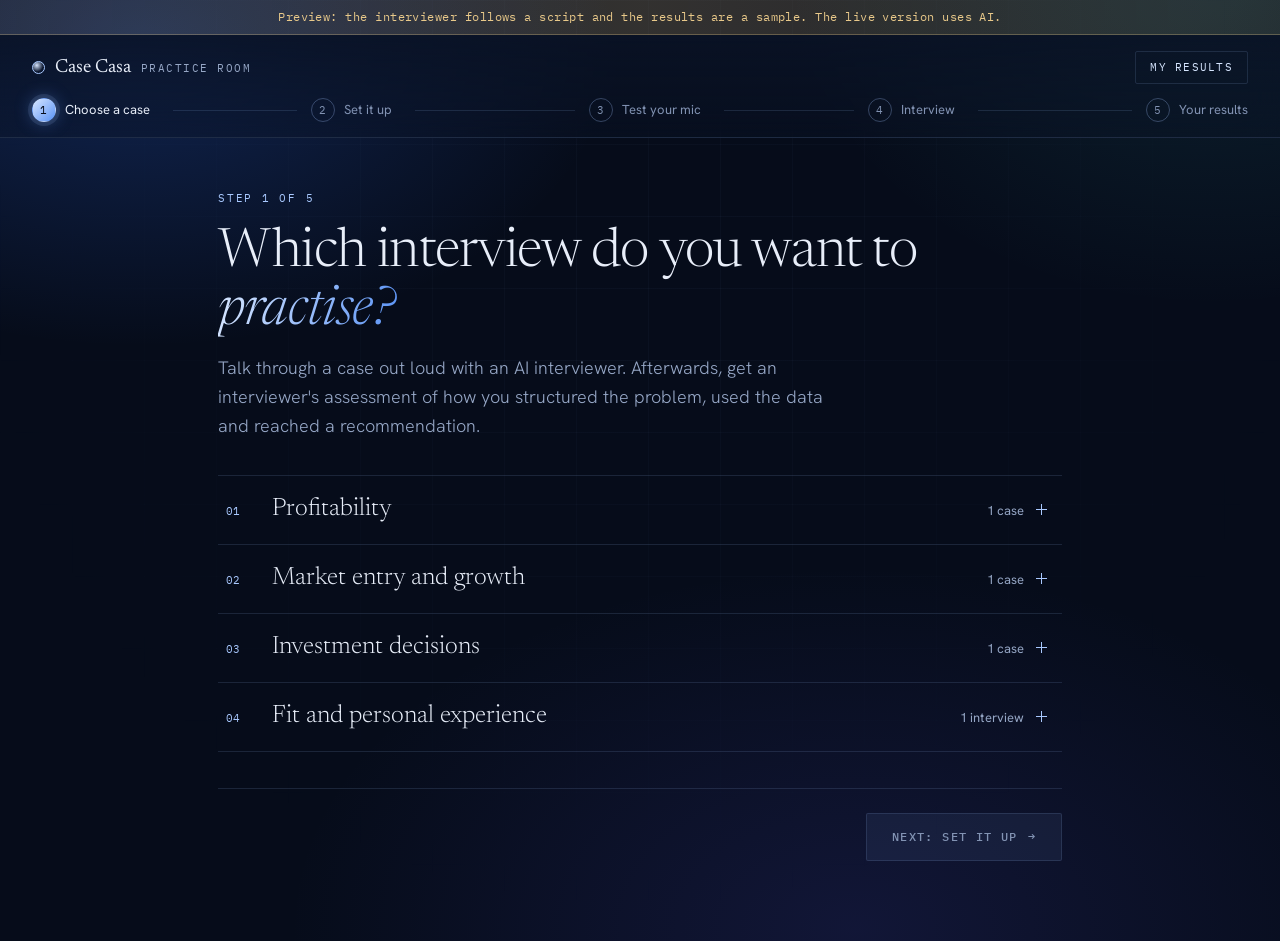
==== practice.html @ adb4c7f3 "Add landing page and category view Co-Authored-By: Claude Opus 5.5 <noreply@anthropic.com>" ====
<!DOCTYPE html>
<html lang="en">
<head>
<meta charset="utf-8">
<meta name="viewport" content="width=device-width, initial-scale=1">
<meta name="robots" content="noindex">
<title>Case Casa Practice Room</title>
<link rel="preconnect" href="https://fonts.googleapis.com">
<link rel="preconnect" href="https://fonts.gstatic.com" crossorigin>
<link href="https://fonts.googleapis.com/css2?family=Newsreader:ital,opsz,wght@0,6..72,300;0,6..72,400;1,6..72,300&family=Hanken+Grotesk:wght@300;400;500;600&family=IBM+Plex+Mono:wght@400;500&display=swap" rel="stylesheet">
<link rel="stylesheet" href="style.css">
</head>
<body>
<div id="banner" class="banner" role="alert" hidden></div>

<header class="appbar">
  <div class="appbar-top">
    <a class="brand" href="./"><span class="brand-mark" aria-hidden="true"></span>Case Casa <span>Practice Room</span></a>
    <button id="navResults" class="nav-link" type="button">My results</button>
  </div>
  <ol id="stepper" class="stepper" aria-label="Your progress">
    <li data-step="1"><span class="dot">1</span><span class="lbl">Choose a case</span></li>
    <li data-step="2"><span class="dot">2</span><span class="lbl">Set it up</span></li>
    <li data-step="3"><span class="dot">3</span><span class="lbl">Test your mic</span></li>
    <li data-step="4"><span class="dot">4</span><span class="lbl">Interview</span></li>
    <li data-step="5"><span class="dot">5</span><span class="lbl">Your results</span></li>
  </ol>
</header>

<!-- Step 1 -->
<main id="step1" class="page view" hidden>
  <p class="kicker">Step 1 of 5</p>
  <h1>Which interview do you want to <em>practise?</em></h1>
  <p class="lead">Talk through a case out loud with an AI interviewer. Afterwards, get an interviewer's assessment of how you structured the problem, used the data and reached a recommendation.</p>
  <div id="cases" class="categories"></div>
  <div class="actions"><span id="picked" class="picked"></span><button id="to2" class="primary" type="button" disabled>Next: set it up <i aria-hidden="true">→</i></button></div>
</main>

<!-- Step 2 -->
<main id="step2" class="page view" hidden>
  <p class="kicker">Step 2 of 5</p>
  <h1>Set up your <em>interview</em></h1>
  <p class="lead" id="chosenCase"></p>

  <section class="field">
    <h2>Do you want feedback as you go?</h2>
    <div class="choices" id="feedbackChoice" role="radiogroup" aria-label="Feedback"></div>
  </section>

  <section class="field">
    <h2>How much time do you have?</h2>
    <div class="choices" id="lengthChoice" role="radiogroup" aria-label="Length"></div>
    <div id="partRow" class="subfield" hidden>
      <label for="part">Which part?</label>
      <select id="part"></select>
    </div>
  </section>

  <section class="field" id="formatRow">
    <h2>Who leads the case?</h2>
    <div class="choices" id="formatChoice" role="radiogroup" aria-label="Who leads"></div>
  </section>

  <section class="field">
    <h2>How tough should the interviewer be?</h2>
    <div class="choices three" id="pressureChoice" role="radiogroup" aria-label="Interviewer style"></div>
  </section>

  <section class="field">
    <h2><label for="name">Your name</label></h2>
    <input id="name" autocomplete="name" placeholder="So we can track your progress">
  </section>

  <div class="actions">
    <button class="ghost back" data-to="1" type="button"><i aria-hidden="true">←</i> Back</button>
    <button id="to3" class="primary" type="button">Next: test your mic <i aria-hidden="true">→</i></button>
  </div>
</main>

<!-- Step 3 -->
<main id="step3" class="page view" hidden>
  <p class="kicker">Step 3 of 5</p>
  <h1>Let's check we can <em>hear you</em></h1>
  <p class="lead">Say a sentence with a number in it, such as "Profit fell by 24 million dollars".</p>

  <div class="panel mic-panel">
    <div class="meter" aria-hidden="true"><i id="micBar"></i></div>
    <p id="micStatus" class="mic-status" role="status">Starting your microphone…</p>
    <p id="micHeard" class="mic-heard"></p>
    <div class="row">
      <button id="testVoice" class="ghost" type="button">Play the interviewer's voice</button>
    </div>
  </div>

  <div class="field">
    <div class="subfield">
      <label for="lang">Your accent</label>
      <select id="lang">
        <option value="en-US">English (US)</option>
        <option value="en-GB">English (UK)</option>
        <option value="en-HK">English (Hong Kong)</option>
        <option value="en-SG">English (Singapore)</option>
        <option value="en-IN">English (India)</option>
        <option value="en-AU">English (Australia)</option>
      </select>
    </div>
  </div>

  <div class="panel summary">
    <h2>Your interview</h2>
    <ul id="summary"></ul>
  </div>

  <div class="actions">
    <button class="ghost back" data-to="2" type="button"><i aria-hidden="true">←</i> Back</button>
    <button id="start" class="primary big" type="button">Start my interview <i aria-hidden="true">→</i></button>
  </div>
</main>

<!-- Step 4 -->
<main id="room" class="room view" hidden>
  <div class="roombar">
    <div class="roombar-title"><b id="roomTitle"></b><span id="timer" class="timer" aria-label="Time elapsed">0:00</span></div>
    <div class="case-track">
      <ol id="caseProgress" class="case-progress" aria-label="Interview sections"></ol>
      <div class="progress" role="progressbar" id="progress" aria-label="Interview progress" aria-valuemin="0" aria-valuemax="100" aria-valuenow="0">
        <div class="track"><i id="pctBar"></i></div>
        <span id="pct" class="pct">0%</span>
      </div>
    </div>
    <div class="roombar-controls">
      <label class="toggle">
        <input type="checkbox" id="feedbackRoom">
        <span class="switch" aria-hidden="true"></span>
        <span>Coach tips</span>
      </label>
      <button id="endBtn" class="ghost small" type="button">End interview</button>
    </div>
  </div>

  <div class="stage">
    <aside class="side left">
      <section>
        <h2>Exhibits</h2>
        <p id="noExhibits" class="empty">Charts and data appear here when the interviewer shares them.</p>
        <div id="exhibits"></div>
      </section>
      <section>
        <h2><label for="notes">Your notes</label></h2>
        <textarea id="notes" rows="6" placeholder="Jot down your structure and maths"></textarea>
      </section>
    </aside>

    <div class="centre">
      <ol id="turnGuide" class="turn-guide" aria-label="What to do now">
        <li data-turn="listen"><span>1</span>Listen</li>
        <li data-turn="think"><span>2</span>Think</li>
        <li data-turn="speak"><span>3</span>Speak</li>
      </ol>
      <div id="orb" class="orb" data-state="idle" aria-hidden="true"><i></i><i></i></div>
      <div id="stateLabel" class="state-label" role="status" aria-live="polite">Connecting</div>
      <div id="stateHint" class="state-hint"></div>
      <button id="talk" class="primary big talk" type="button" disabled>Please wait</button>
      <div id="coach" class="coach" hidden aria-live="polite"></div>
      <details class="typed">
        <summary>Prefer to type?</summary>
        <textarea id="typed" rows="3" placeholder="Type your answer"></textarea>
        <button id="sendTyped" class="ghost small" type="button">Send answer</button>
      </details>
    </div>

    <aside class="side right" aria-label="Transcript">
      <h2>Transcript</h2>
      <div id="transcript" class="transcript" aria-live="off"></div>
    </aside>
  </div>
</main>

<!-- Step 5 -->
<main id="report" class="page view" hidden>
  <div id="reportBody"></div>
  <div class="actions">
    <a id="exportLink" class="ghost btnlink" href="#">Download transcript</a>
    <span class="grow"></span>
    <button id="backHome" class="ghost" type="button">Practise again</button>
    <a class="primary btnlink" href="https://cal.com/casecasacoaching/coachingsession" target="_blank" rel="noopener">Review this with a coach <i aria-hidden="true">→</i></a>
  </div>
</main>

<!-- My results -->
<main id="results" class="page view" hidden>
  <h1>My <em>results</em></h1>
  <p class="lead" id="resultsLead"></p>
  <ul id="history" class="history"></ul>
  <div class="actions"><button id="resultsBack" class="ghost" type="button"><i aria-hidden="true">←</i> Back to practice</button></div>
</main>

<script src="preview.js"></script>
<script type="module" src="app.js"></script>
</body>
</html>
---- style.css ----
/* Case Casa Practice Room: CIO Circle's typographic system (light serif, mono labels, hairlines,
   square corners) carried into midnight blue. */
:root {
  color-scheme: dark;
  --ink: #060c1a;
  --ink-2: #0a1326;
  --ink-3: #101c36;
  --glass: rgb(140 175 235 / 4%);
  --glass-2: rgb(140 175 235 / 8%);
  --line: rgb(150 180 235 / 15%);
  --line-2: rgb(150 180 235 / 32%);
  --text: #e8eef9;
  --muted: #96a7c6;
  --ice: #a9c9ff;
  --ice-2: #d7e6ff;
  --blue: #5a93f5;
  --aqua: #7fe3cf;
  --mint: #9be8c9;
  --rose: #f2aaa1;
  --amber: #e9c98a;
  --serif: "Newsreader", Georgia, serif;
  --sans: "Hanken Grotesk", ui-sans-serif, system-ui, sans-serif;
  --mono: "IBM Plex Mono", ui-monospace, monospace;
  --ease: cubic-bezier(.22, .61, .36, 1);
  font-family: var(--sans);
}
* { box-sizing: border-box; }
[hidden] { display: none !important; }
html { background: var(--ink); }
body { margin: 0; min-height: 100vh; display: flex; flex-direction: column; color: var(--text); line-height: 1.6; font-weight: 400; -webkit-font-smoothing: antialiased; position: relative; }

/* A slow-moving wash of light, with a barely visible grid over it */
body::before { content: ""; position: fixed; inset: -20%; z-index: -2; background:
    radial-gradient(38% 34% at 22% 18%, rgb(47 107 237 / 26%), transparent 70%),
    radial-gradient(34% 38% at 82% 12%, rgb(60 190 200 / 12%), transparent 70%),
    radial-gradient(44% 40% at 62% 88%, rgb(84 80 220 / 15%), transparent 72%),
    var(--ink);
  animation: drift 48s ease-in-out infinite alternate; }
body::after { content: ""; position: fixed; inset: 0; z-index: -1; pointer-events: none;
  background-image: linear-gradient(rgb(150 180 235 / 3.5%) 1px, transparent 1px), linear-gradient(90deg, rgb(150 180 235 / 3.5%) 1px, transparent 1px);
  background-size: 72px 72px;
  mask-image: radial-gradient(ellipse at 50% 30%, #000 10%, transparent 75%); }

h1 { font-family: var(--serif); font-size: clamp(34px, 4.6vw, 54px); line-height: 1.08; font-weight: 300; letter-spacing: -.015em; margin: 0 0 14px; }
h1 em { font-style: italic; background: linear-gradient(100deg, var(--ice-2), var(--blue)); -webkit-background-clip: text; background-clip: text; color: transparent; padding-right: .06em; }
h2 { font-family: var(--mono); font-size: 11px; font-weight: 500; letter-spacing: .14em; text-transform: uppercase; color: var(--ice); margin: 0 0 14px; }
button, input, select, textarea { font: inherit; color: inherit; }
input, select, textarea { width: 100%; background: var(--glass); border: 1px solid var(--line); padding: 12px 14px; border-radius: 2px; transition: border-color .3s, background .3s; }
input::placeholder, textarea::placeholder { color: #7f90b0; }
input:focus, select:focus, textarea:focus { outline: 0; border-color: var(--ice); background: var(--glass-2); }
select option { background: var(--ink-2); }
textarea { resize: vertical; }
:focus-visible { outline: 1px solid var(--ice); outline-offset: 3px; }
* { scrollbar-width: thin; scrollbar-color: var(--line-2) transparent; }

.banner { background: linear-gradient(90deg, rgb(233 201 138 / 12%), rgb(233 201 138 / 20%), rgb(233 201 138 / 12%)); color: var(--amber); border-bottom: 1px solid rgb(233 201 138 / 30%); padding: 8px 20px; font-family: var(--mono); font-size: 11.5px; letter-spacing: .04em; text-align: center; }

/* ---------- Header and stepper ---------- */
.appbar { border-bottom: 1px solid var(--line); padding: 16px 32px 15px; background: linear-gradient(180deg, rgb(10 19 38 / 86%), rgb(10 19 38 / 40%)); backdrop-filter: blur(14px); }
.appbar-top { display: flex; align-items: center; justify-content: space-between; max-width: 1240px; margin: 0 auto 14px; }
.brand { color: var(--text); text-decoration: none; font-family: var(--serif); font-size: 19px; font-weight: 400; display: flex; align-items: baseline; gap: 10px; }
.brand span:last-child { font-family: var(--mono); font-size: 10.5px; letter-spacing: .14em; text-transform: uppercase; color: var(--muted); }
.brand-mark { align-self: center; width: 13px; height: 13px; border-radius: 50%; border: 1px solid var(--ice); background: radial-gradient(circle at 35% 30%, var(--ice-2), transparent 62%); }
.nav-link { background: none; border: 1px solid var(--line); color: var(--ice-2); padding: 7px 14px; font-family: var(--mono); font-size: 10.5px; letter-spacing: .12em; text-transform: uppercase; border-radius: 2px; cursor: pointer; transition: border-color .3s, background .3s; }
.nav-link:hover { border-color: var(--ice); background: var(--glass-2); }
.stepper { list-style: none; display: flex; margin: 0 auto; padding: 0; max-width: 1240px; }
.stepper li { flex: 1; display: flex; align-items: center; gap: 9px; font-size: 13px; color: #8293b3; transition: color .5s var(--ease); }
.stepper li::after { content: ""; flex: 1; height: 1px; margin: 0 14px; background: var(--line); transition: background .7s var(--ease); }
.stepper li:last-child { flex: none; }
.stepper li:last-child::after { display: none; }
.stepper .dot { flex: none; font-family: var(--mono); font-size: 10.5px; letter-spacing: .04em; width: 24px; height: 24px; border-radius: 50%; border: 1px solid var(--line-2); display: grid; place-items: center; transition: all .5s var(--ease); }
.stepper .lbl { white-space: nowrap; }
.stepper li.done { color: var(--muted); }
.stepper li.done::after { background: linear-gradient(90deg, var(--ice), var(--blue)); }
.stepper li.done .dot { border-color: var(--ice); color: var(--ice); }
.stepper li.now { color: var(--text); }
.stepper li.now .dot { background: linear-gradient(135deg, var(--ice-2), var(--blue)); color: var(--ink); border-color: transparent; box-shadow: 0 0 0 4px rgb(169 201 255 / 12%), 0 0 18px rgb(90 147 245 / 45%); }

/* ---------- Page layout ---------- */
.page { width: 100%; max-width: 900px; margin: 0 auto; padding: 52px 28px 80px; }
.view { animation: rise .9s var(--ease) both; }
.kicker { font-family: var(--mono); font-size: 11px; letter-spacing: .16em; text-transform: uppercase; color: var(--ice); margin: 0 0 16px; }
.lead { color: var(--muted); font-size: 18px; font-weight: 300; margin: 0 0 34px; max-width: 640px; }
.field { margin-bottom: 30px; }
.subfield label { display: block; font-family: var(--mono); font-size: 11px; letter-spacing: .14em; text-transform: uppercase; color: var(--ice); margin-bottom: 10px; }
#partRow { margin-top: 14px; animation: rise .5s var(--ease) both; }
.actions { display: flex; align-items: center; justify-content: space-between; gap: 12px; margin-top: 36px; padding-top: 24px; border-top: 1px solid var(--line); flex-wrap: wrap; }
.grow { flex: 1; }
.row { display: flex; gap: 10px; flex-wrap: wrap; }
.row.center { justify-content: center; }

/* ---------- Buttons ---------- */
.primary, .ghost { display: inline-flex; align-items: center; justify-content: center; gap: 10px; border-radius: 2px; font-family: var(--mono); font-size: 11.5px; font-weight: 500; letter-spacing: .12em; text-transform: uppercase; cursor: pointer; text-decoration: none; transition: transform .35s var(--ease), box-shadow .35s var(--ease), border-color .3s, color .3s, opacity .3s, background .3s; }
.primary { background: linear-gradient(100deg, #eef4ff, #b4d0ff); color: #07122a; border: 0; padding: 15px 26px; box-shadow: 0 0 0 1px rgb(255 255 255 / 12%), 0 10px 34px rgb(90 147 245 / 22%); }
.primary:hover:not(:disabled) { transform: translateY(-1px); box-shadow: 0 0 0 1px rgb(255 255 255 / 22%), 0 14px 44px rgb(90 147 245 / 38%); }
.primary:active:not(:disabled) { transform: translateY(0); }
.primary:disabled { background: var(--glass-2); color: #8293b3; box-shadow: inset 0 0 0 1px var(--line); cursor: default; }
.primary i, .ghost i { font-style: normal; transition: transform .35s var(--ease); }
.primary:hover i { transform: translateX(4px); }
.big { padding: 17px 34px; font-size: 12px; }
.ghost { background: none; color: var(--ice-2); border: 1px solid var(--line-2); padding: 14px 20px; }
.ghost:hover { border-color: var(--ice); background: var(--glass-2); }
.ghost.back:hover i { transform: translateX(-4px); }
.small { padding: 8px 13px; font-size: 10.5px; }
.ghost.danger { border-color: var(--rose); color: var(--rose); }

/* ---------- Choosing ---------- */
.categories { border-top: 1px solid var(--line); }
.cat { border-bottom: 1px solid var(--line); animation: rise .7s var(--ease) both; }
.cat:nth-child(2) { animation-delay: 50ms; } .cat:nth-child(3) { animation-delay: 100ms; } .cat:nth-child(4) { animation-delay: 150ms; } .cat:nth-child(5) { animation-delay: 200ms; } .cat:nth-child(6) { animation-delay: 250ms; }
.cat-head { width: 100%; background: none; border: 0; cursor: pointer; display: grid; grid-template-columns: 34px 1fr auto 18px; align-items: baseline; gap: 12px; padding: 19px 8px; text-align: left; transition: background .4s var(--ease), padding .4s var(--ease); }
.cat-head:hover { background: var(--glass); padding-left: 14px; }
.cat-index { font-family: var(--mono); font-size: 11px; color: var(--ice); }
.cat-name { font-family: var(--serif); font-size: 25px; font-weight: 300; line-height: 1.2; }
.cat-count { font-size: 13px; color: var(--muted); white-space: nowrap; }
.cat-arrow { position: relative; align-self: center; width: 11px; height: 11px; }
.cat-arrow::before, .cat-arrow::after { content: ""; position: absolute; background: var(--ice); transition: transform .45s var(--ease); }
.cat-arrow::before { left: 0; right: 0; top: 5px; height: 1px; }
.cat-arrow::after { top: 0; bottom: 0; left: 5px; width: 1px; }
.cat.open .cat-arrow::after { transform: scaleY(0); }
.cat-panel { display: grid; grid-template-rows: 0fr; transition: grid-template-rows .55s var(--ease); }
.cat.open .cat-panel { grid-template-rows: 1fr; }
.cat-clip { overflow: hidden; min-height: 0; }
.cat-rows { padding: 0 0 14px 46px; }
.case-row { position: relative; width: 100%; background: none; border: 0; border-top: 1px solid var(--line); cursor: pointer; display: flex; align-items: center; justify-content: space-between; gap: 18px; padding: 13px 12px; text-align: left; transition: background .35s var(--ease); }
.case-row:hover { background: var(--glass); }
.case-row[aria-checked=true] { background: linear-gradient(100deg, rgb(90 147 245 / 20%), rgb(90 147 245 / 2%)); box-shadow: inset 1px 0 0 var(--ice); }
.case-main b { display: block; font-family: var(--serif); font-size: 19px; font-weight: 400; line-height: 1.3; }
.case-main span { display: block; color: var(--muted); font-size: 13.5px; line-height: 1.4; }
.level { flex: none; display: flex; align-items: center; gap: 9px; font-family: var(--mono); font-size: 10.5px; letter-spacing: .06em; color: var(--ice-2); width: 118px; }
.pips { display: flex; gap: 3px; }
.pips i { width: 3px; height: 13px; background: var(--line-2); }
.pips i.on { background: linear-gradient(180deg, var(--ice-2), var(--blue)); box-shadow: 0 0 6px rgb(90 147 245 / 60%); }
.picked { color: var(--ice-2); font-family: var(--serif); font-size: 18px; }
.choice { background: var(--glass); border: 1px solid var(--line); padding: 16px 40px 17px 18px; }
.choice { position: relative; text-align: left; cursor: pointer; border-radius: 0; transition: background .4s var(--ease), border-color .4s; }
.choice::before { content: ""; position: absolute; left: 0; right: 0; top: 0; height: 1px; background: linear-gradient(90deg, transparent, var(--ice), transparent); opacity: 0; transition: opacity .5s var(--ease); }
.choice:hover { background: var(--ink-3); }
.choice:hover::before, .choice[aria-checked=true]::before { opacity: 1; }
.choice b { display: block; font-family: var(--serif); font-size: 20px; font-weight: 400; line-height: 1.25; }
.choice span { display: block; color: var(--muted); font-size: 14px; line-height: 1.45; margin-top: 5px; }
.choice[aria-checked=true] { background: linear-gradient(160deg, rgb(90 147 245 / 18%), rgb(90 147 245 / 4%)); }
.choice[aria-checked=true] { border-color: var(--line-2); }
.choice::after { content: ""; position: absolute; top: 20px; right: 18px; width: 11px; height: 11px; border-radius: 50%; border: 1px solid var(--line-2); transition: all .4s var(--ease); }
.choice[aria-checked=true]::after { background: var(--ice); border-color: var(--ice); box-shadow: 0 0 12px var(--blue); }
.choices { display: grid; grid-template-columns: repeat(auto-fit, minmax(240px, 1fr)); gap: 10px; }
.choices.three { grid-template-columns: repeat(auto-fit, minmax(180px, 1fr)); }

/* ---------- Mic test ---------- */
.panel { background: var(--glass); border: 1px solid var(--line); padding: 22px 24px; margin-bottom: 22px; backdrop-filter: blur(10px); }
.meter { height: 2px; background: var(--line); margin-bottom: 16px; }
.meter i { display: block; height: 100%; width: 0; background: linear-gradient(90deg, var(--ice), var(--aqua)); box-shadow: 0 0 10px var(--blue); transition: width .09s linear; }
.mic-status { margin: 0; font-family: var(--serif); font-size: 21px; font-weight: 300; transition: color .4s; }
.mic-status.ok { color: var(--mint); }
.mic-status.bad { color: var(--rose); }
.mic-heard { color: var(--muted); min-height: 26px; margin: 5px 0 14px; }
.summary ul { list-style: none; padding: 0; margin: 0; display: grid; grid-template-columns: repeat(auto-fit, minmax(170px, 1fr)); gap: 10px 20px; }
.summary li { font-family: var(--serif); font-size: 18px; }
.summary li b { display: block; font-family: var(--sans); font-size: 12.5px; font-weight: 400; color: var(--muted); }

/* ---------- Interview room ---------- */
body.in-room { height: 100vh; overflow: hidden; }
.room { flex: 1; min-height: 0; display: flex; flex-direction: column; }
.roombar { display: grid; grid-template-columns: minmax(170px, auto) minmax(0, 1fr) auto; align-items: center; gap: 24px; border-bottom: 1px solid var(--line); padding: 10px 26px; }
.roombar-title { display: flex; gap: 12px; align-items: baseline; font-family: var(--serif); font-size: 18px; white-space: nowrap; }
.roombar-title b { font-weight: 400; }
.timer { font-family: var(--mono); color: var(--muted); font-size: 11.5px; font-variant-numeric: tabular-nums; }
.roombar-controls { display: flex; gap: 16px; align-items: center; }
.case-track { min-width: 0; }
.case-progress { list-style: none; margin: 0 0 6px; padding: 0; display: flex; gap: 16px; flex-wrap: wrap; justify-content: center; }
.case-progress li { font-size: 12.5px; color: #8293b3; transition: color .6s var(--ease); }
.case-progress li.done { color: var(--muted); }
.case-progress li.now { color: var(--ice-2); }
.progress { display: flex; align-items: center; gap: 12px; }
.track { flex: 1; height: 1px; background: var(--line-2); position: relative; }
.track i { position: absolute; left: 0; top: -.5px; height: 2px; width: 0; background: linear-gradient(90deg, var(--blue), var(--ice-2)); box-shadow: 0 0 10px var(--blue); transition: width 1.2s var(--ease); }
.pct { font-family: var(--mono); font-size: 11.5px; color: var(--ice-2); min-width: 36px; text-align: right; font-variant-numeric: tabular-nums; }
.toggle { display: flex; gap: 9px; align-items: center; cursor: pointer; font-size: 13px; color: var(--muted); white-space: nowrap; }
.toggle input { position: absolute; opacity: 0; width: 1px; height: 1px; padding: 0; }
.switch { flex: none; width: 30px; height: 16px; border-radius: 8px; border: 1px solid var(--line-2); position: relative; transition: background .4s, border-color .4s; }
.switch::after { content: ""; position: absolute; top: 2px; left: 2px; width: 10px; height: 10px; border-radius: 50%; background: var(--muted); transition: transform .4s var(--ease), background .4s; }
.toggle input:checked + .switch { background: rgb(90 147 245 / 28%); border-color: var(--ice); }
.toggle input:checked + .switch::after { transform: translateX(14px); background: var(--ice-2); }
.toggle input:focus-visible + .switch { outline: 1px solid var(--ice); outline-offset: 3px; }

.stage { flex: 1; min-height: 0; display: grid; grid-template-columns: minmax(300px, 25fr) minmax(380px, 45fr) minmax(300px, 30fr); }
.side { min-height: 0; overflow-y: auto; padding: 20px 22px; }
.side.left { border-right: 1px solid var(--line); display: flex; flex-direction: column; gap: 26px; }
.side.right { border-left: 1px solid var(--line); display: flex; flex-direction: column; overflow: hidden; background: linear-gradient(180deg, rgb(10 19 38 / 50%), transparent); }
.centre { min-height: 0; overflow-y: auto; padding: 26px 30px 34px; display: flex; flex-direction: column; align-items: center; text-align: center; gap: 10px; }
.empty { color: var(--muted); font-size: 14px; margin: 0; }

.turn-guide { list-style: none; display: flex; gap: 22px; padding: 0; margin: 0 0 12px; }
.turn-guide li { display: flex; align-items: center; gap: 8px; font-size: 13px; color: #8293b3; transition: color .5s var(--ease); }
.turn-guide span { width: 20px; height: 20px; border-radius: 50%; border: 1px solid var(--line-2); display: grid; place-items: center; font-family: var(--mono); font-size: 10px; transition: all .5s var(--ease); }
.turn-guide li.now { color: var(--text); }
.turn-guide li.now span { background: var(--ice); border-color: var(--ice); color: var(--ink); box-shadow: 0 0 12px var(--blue); }

/* The orb: thin rings around a soft core */
.orb { position: relative; flex: none; width: 118px; height: 118px; margin: 16px 0 12px; border-radius: 50%; border: 1px solid var(--line-2); background: radial-gradient(circle at 50% 50%, rgb(169 201 255 / 42%), rgb(90 147 245 / 14%) 42%, transparent 70%); transition: border-color .8s, box-shadow .8s; }
.orb::before { content: ""; position: absolute; inset: -13px; border-radius: 50%; border: 1px solid var(--line); }
.orb i { position: absolute; inset: 0; border-radius: 50%; border: 1px solid var(--ice); opacity: 0; pointer-events: none; }
.orb[data-state=speaking] { border-color: var(--ice); box-shadow: 0 0 46px rgb(90 147 245 / 32%); animation: breathe 3.4s ease-in-out infinite; }
.orb[data-state=speaking] i { animation: ripple 3.4s ease-out infinite; }
.orb[data-state=speaking] i:last-child { animation-delay: 1.7s; }
.orb[data-state=listening] { border-color: var(--aqua); background: radial-gradient(circle at 50% 50%, rgb(127 227 207 / 36%), rgb(127 227 207 / 10%) 42%, transparent 70%); box-shadow: 0 0 46px rgb(127 227 207 / 18%); animation: breathe 6s ease-in-out infinite; }
.orb[data-state=thinking] { border-color: transparent; border-top-color: var(--ice); animation: slowspin 2.6s linear infinite; }
.state-label { font-family: var(--serif); font-size: 29px; font-weight: 300; line-height: 1.2; letter-spacing: -.01em; }
.state-hint { color: var(--muted); max-width: 460px; min-height: 26px; }
.talk { min-width: 220px; margin-top: 8px; }
.coach { width: 100%; max-width: 560px; text-align: left; margin-top: 6px; padding: 16px 20px; background: var(--glass); border: 1px solid var(--line); border-left: 1px solid var(--ice); animation: rise .7s var(--ease) both; }
.coach[data-rating=strong] { border-left-color: var(--mint); }
.coach[data-rating=weak] { border-left-color: var(--amber); }
.coach h2 { margin-bottom: 8px; }
.coach p { margin: 4px 0; font-size: 15px; }
.coach .keys { text-align: center; color: var(--muted); font-size: 13px; margin-top: 10px; }
.typed { width: 100%; max-width: 560px; text-align: left; color: var(--muted); font-size: 13.5px; margin-top: 6px; }
.typed summary { cursor: pointer; text-align: center; color: var(--muted); font-weight: 400; }
.typed textarea { margin: 10px 0; color: var(--text); }

.exhibit { border: 1px solid var(--line-2); padding: 14px; background: var(--glass); animation: slidein .9s var(--ease) both; }
.exhibit + .exhibit { margin-top: 12px; }
.exhibit h3 { font-family: var(--serif); margin: 0 0 10px; font-size: 16px; font-weight: 400; line-height: 1.3; color: var(--ice-2); }
.exhibit p { font-size: 13px; color: var(--muted); margin: 8px 0 0; }
table { border-collapse: collapse; width: 100%; font-size: 12.5px; }
th, td { border-bottom: 1px solid var(--line); padding: 6px 6px; text-align: left; vertical-align: top; }
th { font-weight: 500; color: var(--ice); }
tr:last-child td { border-bottom: 0; }

.transcript { flex: 1; min-height: 0; overflow-y: auto; font-size: 14.5px; line-height: 1.6; padding-right: 6px; mask-image: linear-gradient(180deg, transparent 0, #000 22px); }
.transcript p { margin: 0; padding: 12px 0 14px; border-top: 1px solid var(--line); animation: rise .6s var(--ease) both; }
.transcript p:first-child { border-top: 0; }
.transcript b { display: block; font-family: var(--mono); font-size: 10.5px; font-weight: 500; letter-spacing: .13em; text-transform: uppercase; color: var(--muted); margin-bottom: 4px; }
.transcript .who-you b { color: var(--aqua); }
.transcript .who-interviewer b { color: var(--ice); }
.transcript .who-coach b { color: var(--amber); }
.transcript .words { animation: fadein 1s var(--ease) both; }
.transcript .is-live .words { color: var(--muted); }
.transcript .is-live b::after { content: " · speaking"; text-transform: none; letter-spacing: 0; }

/* ---------- Results ---------- */
.hero { display: flex; gap: 34px; align-items: center; background: linear-gradient(120deg, rgb(90 147 245 / 22%), rgb(90 147 245 / 3%) 72%); border: 1px solid var(--line-2); padding: 32px 34px; margin-bottom: 36px; }
.bigscore { white-space: nowrap; font-family: var(--serif); }
.bigscore b { font-size: 92px; font-weight: 300; letter-spacing: -.03em; line-height: 1; font-variant-numeric: tabular-nums; background: linear-gradient(120deg, #fff, var(--ice)); -webkit-background-clip: text; background-clip: text; color: transparent; }
.bigscore small { font-size: 19px; margin-left: 5px; color: var(--muted); }
.verdict { font-family: var(--serif); font-size: 31px; font-weight: 300; line-height: 1.2; margin: 0 0 6px; }
.hero p:not(.verdict) { margin: 7px 0 0; color: var(--ice-2); font-weight: 300; }
.chip { display: inline-block; border: 1px solid var(--line-2); padding: 1px 10px; font-family: var(--mono); font-size: 11px; color: var(--ice-2); }
.loading { text-align: center; padding: 70px 0; }
.loading .orb { margin: 0 auto 30px; }
.loading p { color: var(--muted); }
.sect { margin-bottom: 36px; animation: rise .9s var(--ease) both; }
.sect-head { display: flex; gap: 12px; align-items: baseline; margin-bottom: 14px; padding-bottom: 10px; border-bottom: 1px solid var(--line); }
.sect-head span { font-family: var(--mono); font-size: 11px; color: var(--ice); }
.sect-head span::before { content: "0"; }
.sect-head h2 { margin: 0; font-family: var(--serif); font-size: 24px; font-weight: 300; letter-spacing: -.005em; text-transform: none; color: var(--text); }
.sect ul { margin: 0; padding-left: 18px; }
.sect li { margin-bottom: 6px; }
.hero-label { font-family: var(--mono); font-size: 10.5px; letter-spacing: .14em; text-transform: uppercase; color: var(--ice); margin: 0 0 4px !important; opacity: 1 !important; }
.score { padding: 15px 0; border-top: 1px solid var(--line); }
.sect-head + .score { border-top: 0; padding-top: 2px; }
.score-head { display: flex; justify-content: space-between; align-items: baseline; gap: 14px; }
.score b, .qreview b { font-family: var(--serif); font-size: 19px; font-weight: 400; }
.rating { font-family: var(--mono); font-size: 11px; letter-spacing: .05em; white-space: nowrap; color: var(--muted); }
.rating.r1 { color: var(--rose); }
.rating.r2 { color: var(--amber); }
.rating.r3 { color: var(--ice-2); }
.rating.r4 { color: var(--mint); }
.score p, .qreview p { margin: 4px 0; font-size: 14.5px; }
.score .ev { color: var(--ice-2); }
.tag { display: inline-block; margin-right: 8px; font-family: var(--mono); font-size: 10px; letter-spacing: .1em; text-transform: uppercase; color: var(--ice); }
.bar { height: 1px; background: var(--line-2); margin: 9px 0 11px; position: relative; }
.bar i { position: absolute; left: 0; top: -.5px; height: 2px; width: 0; background: linear-gradient(90deg, var(--blue), var(--ice-2)); box-shadow: 0 0 9px var(--blue); transition: width 1.6s var(--ease); }
.qreview { display: grid; grid-template-columns: 62px 1fr; gap: 16px; padding: 15px 0; border-top: 1px solid var(--line); }
.sect-head + .qreview { border-top: 0; padding-top: 2px; }
.q-level { font-family: var(--serif); font-size: 34px; font-weight: 300; line-height: 1.05; color: var(--ice-2); }
.q-level small { display: block; font-family: var(--mono); font-size: 10px; letter-spacing: .1em; text-transform: uppercase; color: var(--muted); }
.worked { white-space: pre-line; font-size: 14px; color: var(--muted); }
details summary { cursor: pointer; color: var(--ice); }
.report-turn { font-size: 14px; border-top: 1px solid var(--line); padding: 10px 0; }
.report-turn small { display: block; color: var(--muted); }
.history { list-style: none; margin: 0; padding: 0; border-top: 1px solid var(--line); }
.history li { border-bottom: 1px solid var(--line); }
.history button { width: 100%; background: none; border: 0; text-align: left; padding: 15px 8px; cursor: pointer; display: flex; justify-content: space-between; gap: 16px; transition: background .4s, padding .4s var(--ease); }
.history button:hover { background: var(--glass-2); padding-left: 14px; }
.history span { font-family: var(--serif); font-size: 18px; }
.history small { color: var(--muted); white-space: nowrap; }

@keyframes rise { from { opacity: 0; transform: translateY(12px); } }
@keyframes fadein { from { opacity: 0; } }
@keyframes slidein { from { opacity: 0; transform: translateY(10px); } }
@keyframes breathe { 50% { transform: scale(1.04); } }
@keyframes ripple { from { opacity: .55; transform: scale(1); } to { opacity: 0; transform: scale(1.6); } }
@keyframes slowspin { to { transform: rotate(360deg); } }
@keyframes drift { from { transform: translate3d(-2%, -1%, 0) scale(1); } to { transform: translate3d(3%, 2%, 0) scale(1.07); } }

@media (prefers-reduced-motion: reduce) {
  *, *::before, *::after { animation-duration: .01ms !important; animation-iteration-count: 1 !important; animation-delay: 0s !important; transition-duration: .01ms !important; }
}
@media (max-width: 1120px) {
  body.in-room { height: auto; overflow: visible; }
  .roombar { grid-template-columns: 1fr auto; }
  .case-track { grid-column: 1 / -1; grid-row: 2; }
  .stage { display: flex; flex-direction: column; }
  .centre { order: 1; overflow: visible; }
  .side.right { order: 2; border: 0; border-top: 1px solid var(--line); }
  .side.right .transcript { max-height: 340px; flex: none; }
  .side.left { order: 3; border: 0; border-top: 1px solid var(--line); }
}
@media (max-width: 760px) {
  .stepper .lbl { display: none; }
  .stepper li.now .lbl { display: inline; }
  .hero { flex-direction: column; align-items: flex-start; }
  .page { padding: 34px 20px 60px; }
}
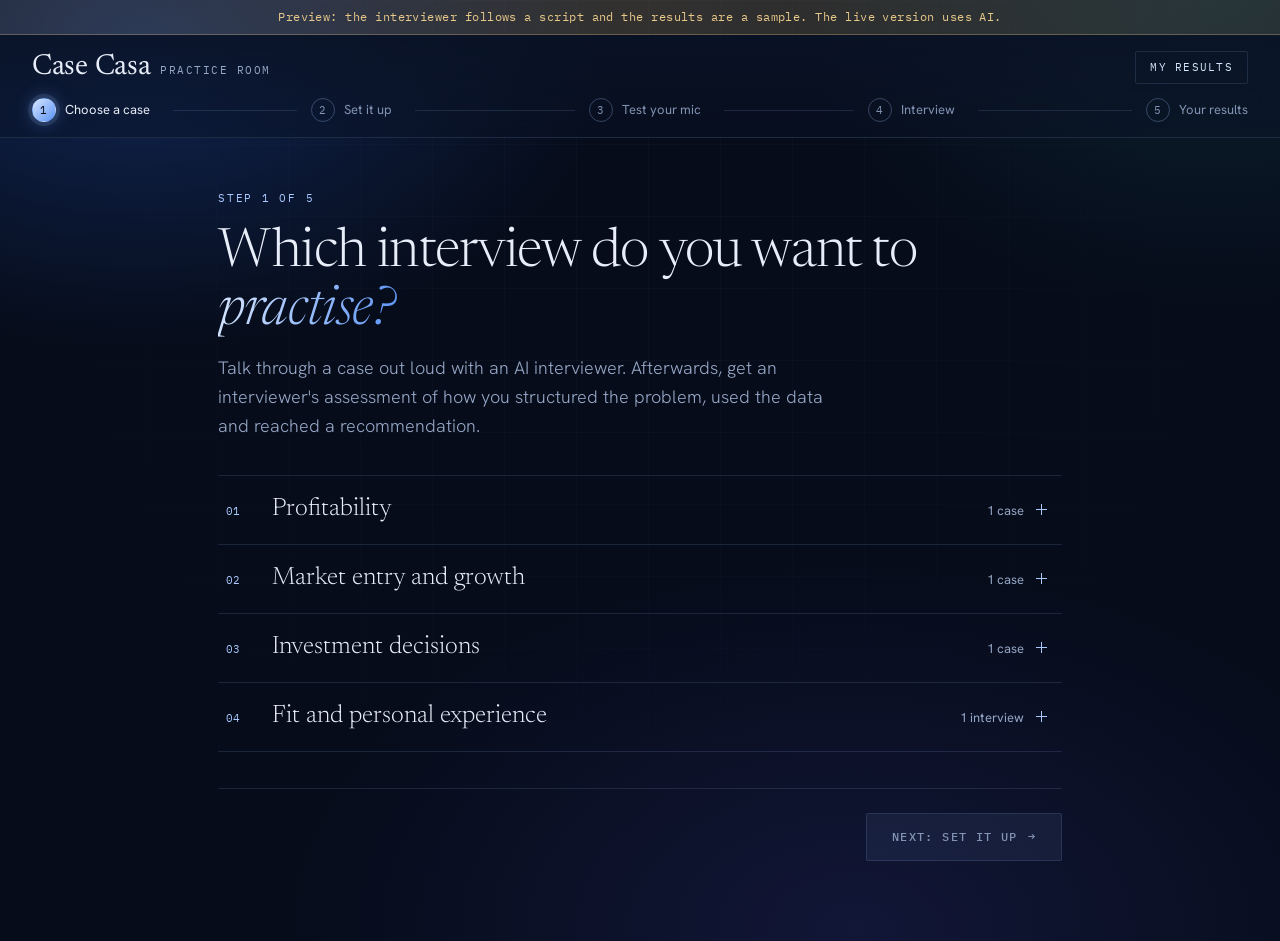
==== commit 48ca9e2c: "Publish the latest Practice Room preview Co-Authored-By: Claude Opus 5.5 <noreply@anthropic.com>" ====
--- a/practice.html
+++ b/practice.html
@@ -15,7 +15,7 @@
 
 <header class="appbar">
   <div class="appbar-top">
-    <a class="brand" href="./"><span class="brand-mark" aria-hidden="true"></span>Case Casa <span>Practice Room</span></a>
+    <a class="brand" href="./">Case Casa <span>Practice Room</span></a>
     <button id="navResults" class="nav-link" type="button">My results</button>
   </div>
   <ol id="stepper" class="stepper" aria-label="Your progress">
@@ -92,20 +92,6 @@
     </div>
   </div>
 
-  <div class="field">
-    <div class="subfield">
-      <label for="lang">Your accent</label>
-      <select id="lang">
-        <option value="en-US">English (US)</option>
-        <option value="en-GB">English (UK)</option>
-        <option value="en-HK">English (Hong Kong)</option>
-        <option value="en-SG">English (Singapore)</option>
-        <option value="en-IN">English (India)</option>
-        <option value="en-AU">English (Australia)</option>
-      </select>
-    </div>
-  </div>
-
   <div class="panel summary">
     <h2>Your interview</h2>
     <ul id="summary"></ul>
@@ -157,7 +143,8 @@
         <li data-turn="think"><span>2</span>Think</li>
         <li data-turn="speak"><span>3</span>Speak</li>
       </ol>
-      <div id="orb" class="orb" data-state="idle" aria-hidden="true"><i></i><i></i></div>
+      <div id="orb" class="orb" data-state="idle" aria-hidden="true"><img class="face" src="https://images.unsplash.com/photo-1685760259914-ee8d2c92d2e0?w=320&h=320&fit=crop&crop=faces&auto=format&q=80" alt="" width="160" height="160" onerror="this.remove()"><i></i><i></i></div>
+      <p class="orb-caption">Your AI interviewer</p>
       <div id="stateLabel" class="state-label" role="status" aria-live="polite">Connecting</div>
       <div id="stateHint" class="state-hint"></div>
       <button id="talk" class="primary big talk" type="button" disabled>Please wait</button>
--- a/style.css
+++ b/style.css
@@ -58,9 +58,8 @@
 /* ---------- Header and stepper ---------- */
 .appbar { border-bottom: 1px solid var(--line); padding: 16px 32px 15px; background: linear-gradient(180deg, rgb(10 19 38 / 86%), rgb(10 19 38 / 40%)); backdrop-filter: blur(14px); }
 .appbar-top { display: flex; align-items: center; justify-content: space-between; max-width: 1240px; margin: 0 auto 14px; }
-.brand { color: var(--text); text-decoration: none; font-family: var(--serif); font-size: 19px; font-weight: 400; display: flex; align-items: baseline; gap: 10px; }
+.brand { color: var(--text); text-decoration: none; font-family: var(--serif); font-size: 29px; line-height: 1.1; letter-spacing: -.01em; font-weight: 400; display: flex; align-items: baseline; gap: 10px; }
 .brand span:last-child { font-family: var(--mono); font-size: 10.5px; letter-spacing: .14em; text-transform: uppercase; color: var(--muted); }
-.brand-mark { align-self: center; width: 13px; height: 13px; border-radius: 50%; border: 1px solid var(--ice); background: radial-gradient(circle at 35% 30%, var(--ice-2), transparent 62%); }
 .nav-link { background: none; border: 1px solid var(--line); color: var(--ice-2); padding: 7px 14px; font-family: var(--mono); font-size: 10.5px; letter-spacing: .12em; text-transform: uppercase; border-radius: 2px; cursor: pointer; transition: border-color .3s, background .3s; }
 .nav-link:hover { border-color: var(--ice); background: var(--glass-2); }
 .stepper { list-style: none; display: flex; margin: 0 auto; padding: 0; max-width: 1240px; }
@@ -99,7 +98,8 @@
 .primary:hover i { transform: translateX(4px); }
 .big { padding: 17px 34px; font-size: 12px; }
 .ghost { background: none; color: var(--ice-2); border: 1px solid var(--line-2); padding: 14px 20px; }
-.ghost:hover { border-color: var(--ice); background: var(--glass-2); }
+.ghost:hover:not(:disabled) { border-color: var(--ice); background: var(--glass-2); }
+.ghost:disabled { opacity: .45; cursor: default; }
 .ghost.back:hover i { transform: translateX(-4px); }
 .small { padding: 8px 13px; font-size: 10.5px; }
 .ghost.danger { border-color: var(--rose); color: var(--rose); }
@@ -160,6 +160,9 @@
 
 /* ---------- Interview room ---------- */
 body.in-room { height: 100vh; overflow: hidden; }
+body.in-room .stepper { display: none; }
+body.in-room .appbar { padding-block: 12px; }
+body.in-room .appbar-top { margin-bottom: 0; }
 .room { flex: 1; min-height: 0; display: flex; flex-direction: column; }
 .roombar { display: grid; grid-template-columns: minmax(170px, auto) minmax(0, 1fr) auto; align-items: center; gap: 24px; border-bottom: 1px solid var(--line); padding: 10px 26px; }
 .roombar-title { display: flex; gap: 12px; align-items: baseline; font-family: var(--serif); font-size: 18px; white-space: nowrap; }
@@ -196,15 +199,19 @@
 .turn-guide li.now { color: var(--text); }
 .turn-guide li.now span { background: var(--ice); border-color: var(--ice); color: var(--ink); box-shadow: 0 0 12px var(--blue); }
 
-/* The orb: thin rings around a soft core */
-.orb { position: relative; flex: none; width: 118px; height: 118px; margin: 16px 0 12px; border-radius: 50%; border: 1px solid var(--line-2); background: radial-gradient(circle at 50% 50%, rgb(169 201 255 / 42%), rgb(90 147 245 / 14%) 42%, transparent 70%); transition: border-color .8s, box-shadow .8s; }
-.orb::before { content: ""; position: absolute; inset: -13px; border-radius: 50%; border: 1px solid var(--line); }
+/* The interviewer: a headshot inside thin rings that respond to the conversation */
+.orb { position: relative; flex: none; width: 128px; height: 128px; margin: 16px 0 8px; border-radius: 50%; border: 1px solid var(--line-2); background: radial-gradient(circle at 50% 50%, rgb(169 201 255 / 42%), rgb(90 147 245 / 14%) 42%, transparent 70%); transition: border-color .8s, box-shadow .8s; }
+.orb::before { content: ""; position: absolute; inset: -13px; border-radius: 50%; border: 1px solid var(--line); transition: border-color .8s; }
+.orb .face { position: absolute; inset: 4px; width: calc(100% - 8px); height: calc(100% - 8px); border-radius: 50%; object-fit: cover; filter: saturate(.72) contrast(1.03); opacity: .94; transition: filter .8s, opacity .8s; }
 .orb i { position: absolute; inset: 0; border-radius: 50%; border: 1px solid var(--ice); opacity: 0; pointer-events: none; }
-.orb[data-state=speaking] { border-color: var(--ice); box-shadow: 0 0 46px rgb(90 147 245 / 32%); animation: breathe 3.4s ease-in-out infinite; }
+.orb[data-state=speaking] { border-color: var(--ice); box-shadow: 0 0 46px rgb(90 147 245 / 38%); }
+.orb[data-state=speaking] .face { filter: saturate(.95); opacity: 1; }
 .orb[data-state=speaking] i { animation: ripple 3.4s ease-out infinite; }
 .orb[data-state=speaking] i:last-child { animation-delay: 1.7s; }
-.orb[data-state=listening] { border-color: var(--aqua); background: radial-gradient(circle at 50% 50%, rgb(127 227 207 / 36%), rgb(127 227 207 / 10%) 42%, transparent 70%); box-shadow: 0 0 46px rgb(127 227 207 / 18%); animation: breathe 6s ease-in-out infinite; }
-.orb[data-state=thinking] { border-color: transparent; border-top-color: var(--ice); animation: slowspin 2.6s linear infinite; }
+.orb[data-state=listening] { border-color: var(--aqua); box-shadow: 0 0 36px rgb(127 227 207 / 20%); }
+.orb[data-state=listening]::before { border-color: rgb(127 227 207 / 42%); animation: breathe 6s ease-in-out infinite; }
+.orb[data-state=thinking]::after { content: ""; position: absolute; inset: -5px; border-radius: 50%; border: 1px solid transparent; border-top-color: var(--ice); animation: slowspin 2.6s linear infinite; }
+.orb-caption { margin: 8px 0 2px; font-family: var(--mono); font-size: 10px; letter-spacing: .13em; text-transform: uppercase; color: var(--muted); }
 .state-label { font-family: var(--serif); font-size: 29px; font-weight: 300; line-height: 1.2; letter-spacing: -.01em; }
 .state-hint { color: var(--muted); max-width: 460px; min-height: 26px; }
 .talk { min-width: 220px; margin-top: 8px; }
@@ -239,12 +246,10 @@
 .transcript .is-live b::after { content: " · speaking"; text-transform: none; letter-spacing: 0; }
 
 /* ---------- Results ---------- */
-.hero { display: flex; gap: 34px; align-items: center; background: linear-gradient(120deg, rgb(90 147 245 / 22%), rgb(90 147 245 / 3%) 72%); border: 1px solid var(--line-2); padding: 32px 34px; margin-bottom: 36px; }
-.bigscore { white-space: nowrap; font-family: var(--serif); }
-.bigscore b { font-size: 92px; font-weight: 300; letter-spacing: -.03em; line-height: 1; font-variant-numeric: tabular-nums; background: linear-gradient(120deg, #fff, var(--ice)); -webkit-background-clip: text; background-clip: text; color: transparent; }
-.bigscore small { font-size: 19px; margin-left: 5px; color: var(--muted); }
-.verdict { font-family: var(--serif); font-size: 31px; font-weight: 300; line-height: 1.2; margin: 0 0 6px; }
-.hero p:not(.verdict) { margin: 7px 0 0; color: var(--ice-2); font-weight: 300; }
+.hero { display: block; background: linear-gradient(120deg, rgb(90 147 245 / 22%), rgb(90 147 245 / 3%) 72%); border: 1px solid var(--line-2); padding: 32px 34px; margin-bottom: 36px; }
+.grade { font-family: var(--serif); font-size: clamp(46px, 7vw, 76px); font-weight: 300; line-height: 1.05; letter-spacing: -.02em; margin: 2px 0 12px !important; background: linear-gradient(120deg, #fff, var(--ice)); -webkit-background-clip: text; background-clip: text; color: transparent; opacity: 1 !important; }
+.hero .chip { margin: 0 8px 8px 0 !important; }
+.hero p {  margin: 7px 0 0; color: var(--ice-2); font-weight: 300; }
 .chip { display: inline-block; border: 1px solid var(--line-2); padding: 1px 10px; font-family: var(--mono); font-size: 11px; color: var(--ice-2); }
 .loading { text-align: center; padding: 70px 0; }
 .loading .orb { margin: 0 auto 30px; }
@@ -256,25 +261,29 @@
 .sect-head h2 { margin: 0; font-family: var(--serif); font-size: 24px; font-weight: 300; letter-spacing: -.005em; text-transform: none; color: var(--text); }
 .sect ul { margin: 0; padding-left: 18px; }
 .sect li { margin-bottom: 6px; }
-.hero-label { font-family: var(--mono); font-size: 10.5px; letter-spacing: .14em; text-transform: uppercase; color: var(--ice); margin: 0 0 4px !important; opacity: 1 !important; }
-.score { padding: 15px 0; border-top: 1px solid var(--line); }
-.sect-head + .score { border-top: 0; padding-top: 2px; }
-.score-head { display: flex; justify-content: space-between; align-items: baseline; gap: 14px; }
-.score b, .qreview b { font-family: var(--serif); font-size: 19px; font-weight: 400; }
-.rating { font-family: var(--mono); font-size: 11px; letter-spacing: .05em; white-space: nowrap; color: var(--muted); }
+.hero-label { font-family: var(--mono); font-size: 10.5px; letter-spacing: .14em; text-transform: uppercase; color: var(--ice); margin: 0 0 4px !important; }
+.headline { font-size: 17px; font-weight: 300; max-width: 680px; }
+.scale { list-style: none; display: grid; grid-template-columns: repeat(4, 1fr); gap: 1px; margin: 22px 0 0; padding: 0; background: var(--line); border: 1px solid var(--line); }
+.scale li { background: var(--ink-2); padding: 10px 13px 11px; color: #8293b3; animation: rise .7s var(--ease) both; transition: background .4s; }
+.scale b { display: block; font-size: 13.5px; font-weight: 500; }
+.scale span { font-size: 12px; }
+.scale li.now { background: linear-gradient(135deg, #eef4ff, #b4d0ff); color: #07122a; box-shadow: 0 0 26px rgb(90 147 245 / 40%); }
+.qcard { border: 1px solid var(--line); background: var(--glass); padding: 20px 24px 18px; margin-bottom: 12px; animation: rise .9s var(--ease) both; transition: border-color .4s, background .4s; }
+.qcard:hover { border-color: var(--line-2); background: var(--glass-2); }
+.qcard-head { display: flex; justify-content: space-between; align-items: flex-start; gap: 16px; }
+.qcard-kicker { font-family: var(--mono); font-size: 10.5px; letter-spacing: .13em; text-transform: uppercase; color: var(--ice); margin: 0 0 2px; }
+.qcard h2 { font-family: var(--serif); font-size: 25px; font-weight: 300; line-height: 1.2; text-transform: none; letter-spacing: -.005em; color: var(--text); margin: 0; }
+.qcard-asked { color: var(--muted); font-style: italic; font-family: var(--serif); font-size: 16.5px; margin: 5px 0 12px; }
+.qcard p:not(.qcard-kicker):not(.qcard-asked) { margin: 6px 0; font-size: 15px; }
+.rating { flex: none; font-family: var(--mono); font-size: 11px; letter-spacing: .03em; white-space: nowrap; padding: 4px 9px; border: 1px solid currentcolor; color: var(--muted); }
 .rating.r1 { color: var(--rose); }
 .rating.r2 { color: var(--amber); }
-.rating.r3 { color: var(--ice-2); }
+.rating.r3 { color: var(--ice); }
 .rating.r4 { color: var(--mint); }
-.score p, .qreview p { margin: 4px 0; font-size: 14.5px; }
-.score .ev { color: var(--ice-2); }
-.tag { display: inline-block; margin-right: 8px; font-family: var(--mono); font-size: 10px; letter-spacing: .1em; text-transform: uppercase; color: var(--ice); }
-.bar { height: 1px; background: var(--line-2); margin: 9px 0 11px; position: relative; }
-.bar i { position: absolute; left: 0; top: -.5px; height: 2px; width: 0; background: linear-gradient(90deg, var(--blue), var(--ice-2)); box-shadow: 0 0 9px var(--blue); transition: width 1.6s var(--ease); }
-.qreview { display: grid; grid-template-columns: 62px 1fr; gap: 16px; padding: 15px 0; border-top: 1px solid var(--line); }
-.sect-head + .qreview { border-top: 0; padding-top: 2px; }
-.q-level { font-family: var(--serif); font-size: 34px; font-weight: 300; line-height: 1.05; color: var(--ice-2); }
-.q-level small { display: block; font-family: var(--mono); font-size: 10px; letter-spacing: .1em; text-transform: uppercase; color: var(--muted); }
+.tag { display: block; margin-bottom: 1px; font-family: var(--mono); font-size: 10px; letter-spacing: .1em; text-transform: uppercase; color: var(--ice); }
+.extra { margin-top: 22px; padding: 14px 0; border-block: 1px solid var(--line); }
+.extra p { color: var(--muted); }
+.drill { margin-top: 20px; }
 .worked { white-space: pre-line; font-size: 14px; color: var(--muted); }
 details summary { cursor: pointer; color: var(--ice); }
 .report-turn { font-size: 14px; border-top: 1px solid var(--line); padding: 10px 0; }
@@ -308,6 +317,7 @@
   .side.left { order: 3; border: 0; border-top: 1px solid var(--line); }
 }
 @media (max-width: 760px) {
+  .scale { grid-template-columns: repeat(2, 1fr); }
   .stepper .lbl { display: none; }
   .stepper li.now .lbl { display: inline; }
   .hero { flex-direction: column; align-items: flex-start; }
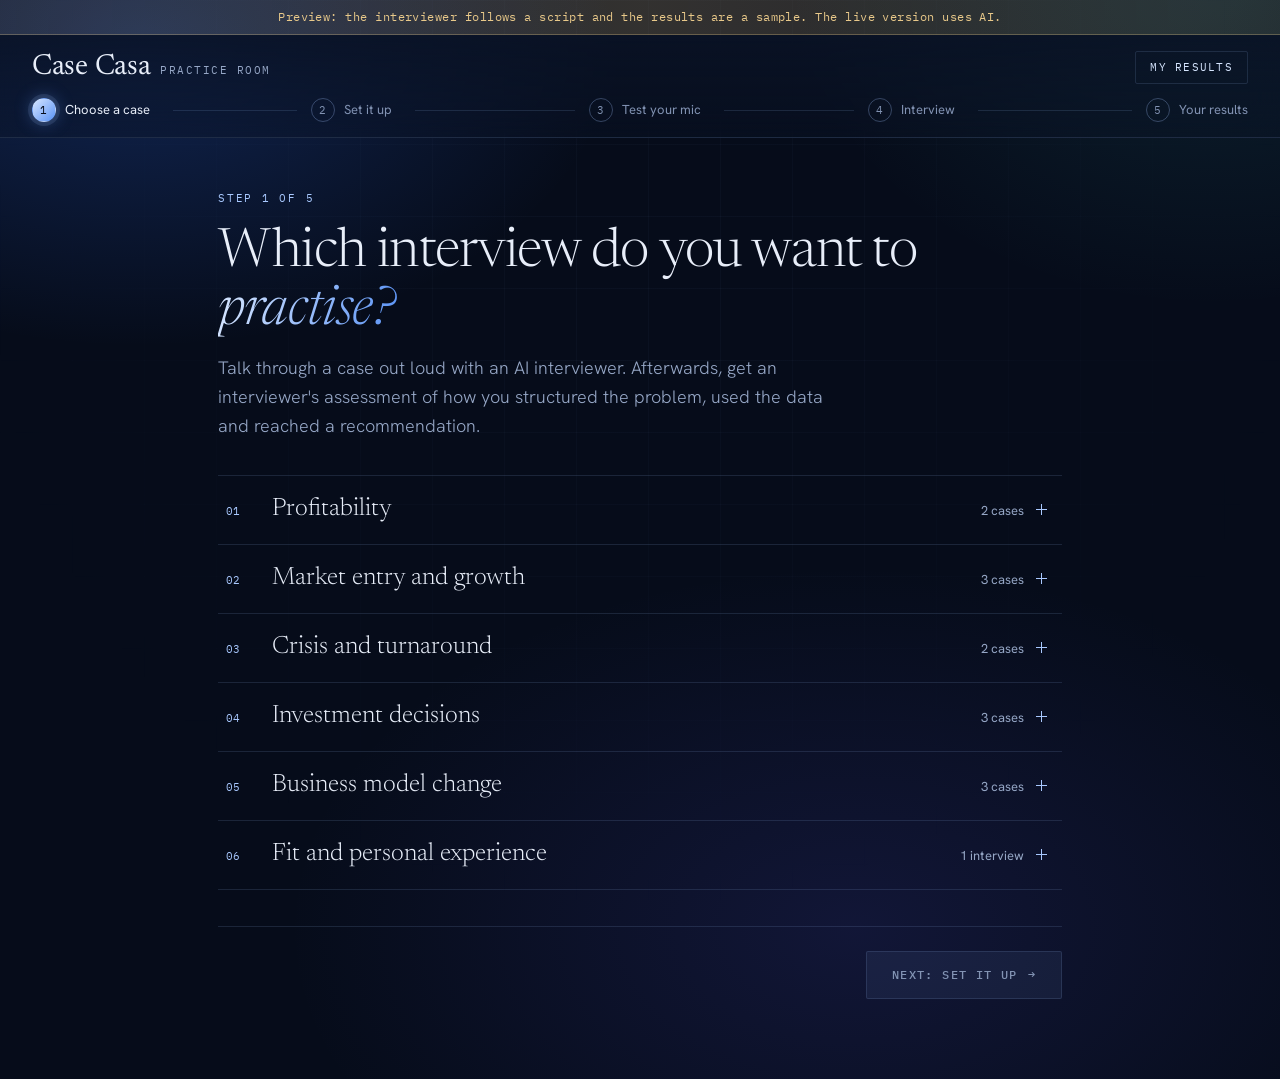
==== commit 0f69be55: "Add the full case library Co-Authored-By: Claude Opus 5.5 <noreply@anthropic.com>" ====
--- a/practice.html
+++ b/practice.html
@@ -8,7 +8,7 @@
 <link rel="preconnect" href="https://fonts.googleapis.com">
 <link rel="preconnect" href="https://fonts.gstatic.com" crossorigin>
 <link href="https://fonts.googleapis.com/css2?family=Newsreader:ital,opsz,wght@0,6..72,300;0,6..72,400;1,6..72,300&family=Hanken+Grotesk:wght@300;400;500;600&family=IBM+Plex+Mono:wght@400;500&display=swap" rel="stylesheet">
-<link rel="stylesheet" href="style.css">
+<link rel="stylesheet" href="style.css?v=2bdf1153da">
 </head>
 <body>
 <div id="banner" class="banner" role="alert" hidden></div>
@@ -182,7 +182,7 @@
   <div class="actions"><button id="resultsBack" class="ghost" type="button"><i aria-hidden="true">←</i> Back to practice</button></div>
 </main>
 
-<script src="preview.js"></script>
-<script type="module" src="app.js"></script>
+<script src="preview.js?v=c9f6ee512f"></script>
+<script type="module" src="app.js?v=bb8e3c41d3"></script>
 </body>
 </html>
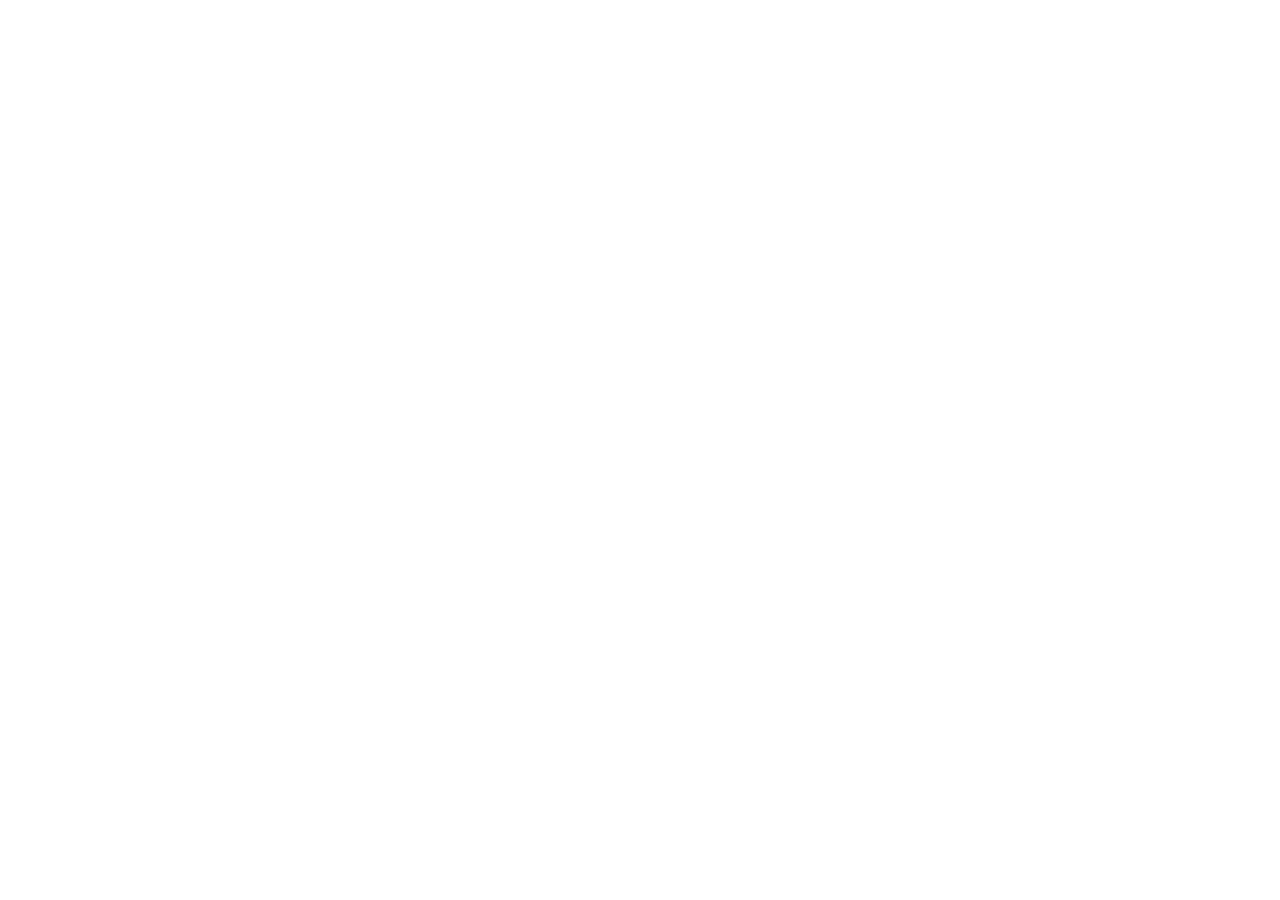
==== commit 0d9861f0: "Redirect to the live Practice Room Co-Authored-By: Claude Opus 5.5 <noreply@anthropic.com>" ====
--- a/practice.html
+++ b/practice.html
@@ -2,187 +2,11 @@
 <html lang="en">
 <head>
 <meta charset="utf-8">
-<meta name="viewport" content="width=device-width, initial-scale=1">
+<title>Case Casa Practice Room</title>
 <meta name="robots" content="noindex">
-<title>Case Casa Practice Room</title>
-<link rel="preconnect" href="https://fonts.googleapis.com">
-<link rel="preconnect" href="https://fonts.gstatic.com" crossorigin>
-<link href="https://fonts.googleapis.com/css2?family=Newsreader:ital,opsz,wght@0,6..72,300;0,6..72,400;1,6..72,300&family=Hanken+Grotesk:wght@300;400;500;600&family=IBM+Plex+Mono:wght@400;500&display=swap" rel="stylesheet">
-<link rel="stylesheet" href="style.css?v=2bdf1153da">
+<meta http-equiv="refresh" content="0; url=https://case-casa-practice-room.onrender.com/practice.html">
+<link rel="canonical" href="https://case-casa-practice-room.onrender.com/practice.html">
+<style>body{margin:0;min-height:100vh;display:grid;place-items:center;background:#060c1a;color:#e8eef9;font-family:system-ui,sans-serif}a{color:#a9c9ff}</style>
 </head>
-<body>
-<div id="banner" class="banner" role="alert" hidden></div>
-
-<header class="appbar">
-  <div class="appbar-top">
-    <a class="brand" href="./">Case Casa <span>Practice Room</span></a>
-    <button id="navResults" class="nav-link" type="button">My results</button>
-  </div>
-  <ol id="stepper" class="stepper" aria-label="Your progress">
-    <li data-step="1"><span class="dot">1</span><span class="lbl">Choose a case</span></li>
-    <li data-step="2"><span class="dot">2</span><span class="lbl">Set it up</span></li>
-    <li data-step="3"><span class="dot">3</span><span class="lbl">Test your mic</span></li>
-    <li data-step="4"><span class="dot">4</span><span class="lbl">Interview</span></li>
-    <li data-step="5"><span class="dot">5</span><span class="lbl">Your results</span></li>
-  </ol>
-</header>
-
-<!-- Step 1 -->
-<main id="step1" class="page view" hidden>
-  <p class="kicker">Step 1 of 5</p>
-  <h1>Which interview do you want to <em>practise?</em></h1>
-  <p class="lead">Talk through a case out loud with an AI interviewer. Afterwards, get an interviewer's assessment of how you structured the problem, used the data and reached a recommendation.</p>
-  <div id="cases" class="categories"></div>
-  <div class="actions"><span id="picked" class="picked"></span><button id="to2" class="primary" type="button" disabled>Next: set it up <i aria-hidden="true">→</i></button></div>
-</main>
-
-<!-- Step 2 -->
-<main id="step2" class="page view" hidden>
-  <p class="kicker">Step 2 of 5</p>
-  <h1>Set up your <em>interview</em></h1>
-  <p class="lead" id="chosenCase"></p>
-
-  <section class="field">
-    <h2>Do you want feedback as you go?</h2>
-    <div class="choices" id="feedbackChoice" role="radiogroup" aria-label="Feedback"></div>
-  </section>
-
-  <section class="field">
-    <h2>How much time do you have?</h2>
-    <div class="choices" id="lengthChoice" role="radiogroup" aria-label="Length"></div>
-    <div id="partRow" class="subfield" hidden>
-      <label for="part">Which part?</label>
-      <select id="part"></select>
-    </div>
-  </section>
-
-  <section class="field" id="formatRow">
-    <h2>Who leads the case?</h2>
-    <div class="choices" id="formatChoice" role="radiogroup" aria-label="Who leads"></div>
-  </section>
-
-  <section class="field">
-    <h2>How tough should the interviewer be?</h2>
-    <div class="choices three" id="pressureChoice" role="radiogroup" aria-label="Interviewer style"></div>
-  </section>
-
-  <section class="field">
-    <h2><label for="name">Your name</label></h2>
-    <input id="name" autocomplete="name" placeholder="So we can track your progress">
-  </section>
-
-  <div class="actions">
-    <button class="ghost back" data-to="1" type="button"><i aria-hidden="true">←</i> Back</button>
-    <button id="to3" class="primary" type="button">Next: test your mic <i aria-hidden="true">→</i></button>
-  </div>
-</main>
-
-<!-- Step 3 -->
-<main id="step3" class="page view" hidden>
-  <p class="kicker">Step 3 of 5</p>
-  <h1>Let's check we can <em>hear you</em></h1>
-  <p class="lead">Say a sentence with a number in it, such as "Profit fell by 24 million dollars".</p>
-
-  <div class="panel mic-panel">
-    <div class="meter" aria-hidden="true"><i id="micBar"></i></div>
-    <p id="micStatus" class="mic-status" role="status">Starting your microphone…</p>
-    <p id="micHeard" class="mic-heard"></p>
-    <div class="row">
-      <button id="testVoice" class="ghost" type="button">Play the interviewer's voice</button>
-    </div>
-  </div>
-
-  <div class="panel summary">
-    <h2>Your interview</h2>
-    <ul id="summary"></ul>
-  </div>
-
-  <div class="actions">
-    <button class="ghost back" data-to="2" type="button"><i aria-hidden="true">←</i> Back</button>
-    <button id="start" class="primary big" type="button">Start my interview <i aria-hidden="true">→</i></button>
-  </div>
-</main>
-
-<!-- Step 4 -->
-<main id="room" class="room view" hidden>
-  <div class="roombar">
-    <div class="roombar-title"><b id="roomTitle"></b><span id="timer" class="timer" aria-label="Time elapsed">0:00</span></div>
-    <div class="case-track">
-      <ol id="caseProgress" class="case-progress" aria-label="Interview sections"></ol>
-      <div class="progress" role="progressbar" id="progress" aria-label="Interview progress" aria-valuemin="0" aria-valuemax="100" aria-valuenow="0">
-        <div class="track"><i id="pctBar"></i></div>
-        <span id="pct" class="pct">0%</span>
-      </div>
-    </div>
-    <div class="roombar-controls">
-      <label class="toggle">
-        <input type="checkbox" id="feedbackRoom">
-        <span class="switch" aria-hidden="true"></span>
-        <span>Coach tips</span>
-      </label>
-      <button id="endBtn" class="ghost small" type="button">End interview</button>
-    </div>
-  </div>
-
-  <div class="stage">
-    <aside class="side left">
-      <section>
-        <h2>Exhibits</h2>
-        <p id="noExhibits" class="empty">Charts and data appear here when the interviewer shares them.</p>
-        <div id="exhibits"></div>
-      </section>
-      <section>
-        <h2><label for="notes">Your notes</label></h2>
-        <textarea id="notes" rows="6" placeholder="Jot down your structure and maths"></textarea>
-      </section>
-    </aside>
-
-    <div class="centre">
-      <ol id="turnGuide" class="turn-guide" aria-label="What to do now">
-        <li data-turn="listen"><span>1</span>Listen</li>
-        <li data-turn="think"><span>2</span>Think</li>
-        <li data-turn="speak"><span>3</span>Speak</li>
-      </ol>
-      <div id="orb" class="orb" data-state="idle" aria-hidden="true"><img class="face" src="https://images.unsplash.com/photo-1685760259914-ee8d2c92d2e0?w=320&h=320&fit=crop&crop=faces&auto=format&q=80" alt="" width="160" height="160" onerror="this.remove()"><i></i><i></i></div>
-      <p class="orb-caption">Your AI interviewer</p>
-      <div id="stateLabel" class="state-label" role="status" aria-live="polite">Connecting</div>
-      <div id="stateHint" class="state-hint"></div>
-      <button id="talk" class="primary big talk" type="button" disabled>Please wait</button>
-      <div id="coach" class="coach" hidden aria-live="polite"></div>
-      <details class="typed">
-        <summary>Prefer to type?</summary>
-        <textarea id="typed" rows="3" placeholder="Type your answer"></textarea>
-        <button id="sendTyped" class="ghost small" type="button">Send answer</button>
-      </details>
-    </div>
-
-    <aside class="side right" aria-label="Transcript">
-      <h2>Transcript</h2>
-      <div id="transcript" class="transcript" aria-live="off"></div>
-    </aside>
-  </div>
-</main>
-
-<!-- Step 5 -->
-<main id="report" class="page view" hidden>
-  <div id="reportBody"></div>
-  <div class="actions">
-    <a id="exportLink" class="ghost btnlink" href="#">Download transcript</a>
-    <span class="grow"></span>
-    <button id="backHome" class="ghost" type="button">Practise again</button>
-    <a class="primary btnlink" href="https://cal.com/casecasacoaching/coachingsession" target="_blank" rel="noopener">Review this with a coach <i aria-hidden="true">→</i></a>
-  </div>
-</main>
-
-<!-- My results -->
-<main id="results" class="page view" hidden>
-  <h1>My <em>results</em></h1>
-  <p class="lead" id="resultsLead"></p>
-  <ul id="history" class="history"></ul>
-  <div class="actions"><button id="resultsBack" class="ghost" type="button"><i aria-hidden="true">←</i> Back to practice</button></div>
-</main>
-
-<script src="preview.js?v=c9f6ee512f"></script>
-<script type="module" src="app.js?v=bb8e3c41d3"></script>
-</body>
+<body><p>Taking you to the <a href="https://case-casa-practice-room.onrender.com/practice.html">Case Casa Practice Room</a>. This can take up to a minute if it has been idle.</p></body>
 </html>
